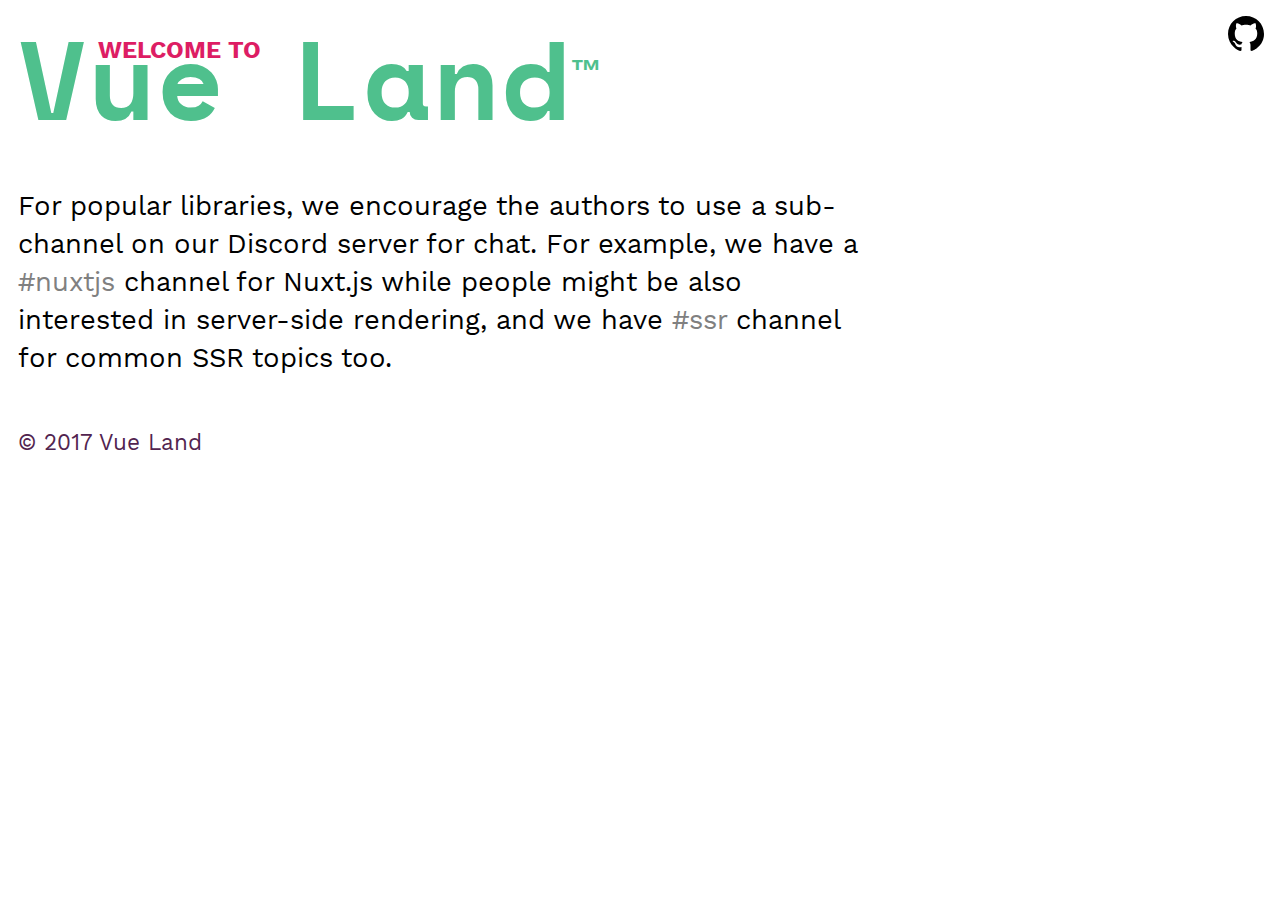
==== for-library/index.html @ 40f73e53 "Updates" ====
<!DOCTYPE html>
<html>
  <head>
    <meta charset="utf-8" />
    <meta http-equiv="X-UA-Compatible" content="IE=edge" />
    <meta name="viewport" content="width=device-width, initial-scale=1, maximum-scale=1, user-scalable=no, minimal-ui" />
    
      <title data-ream-head="true">For Library - Vue Land</title>
      
      
      
      
    <link rel="preload" href="/manifest.f2eec65e.js" as="script"><link rel="preload" href="/vendor.c2a70f1c.js" as="script"><link rel="preload" href="/client.d9b1a5fa.js" as="script"><link rel="preload" href="/client.4064ea88.css" as="style"><link rel="preload" href="/0.3139e51d.js" as="script"><link rel="prefetch" href="/1.bb173dd4.js" as="script">
    <link rel="stylesheet" href="/client.4064ea88.css"><style data-vue-ssr-id="df999516:0">.channel[data-v-2442badd]{color:gray}</style><style data-vue-ssr-id="baeb1bc8:0">.site-header[data-v-230981ec]{position:relative}.site-header .site-title[data-v-230981ec]{color:#4fc08d;font-size:7rem;margin:0;font-family:Space Mono}.site-header .site-title a[data-v-230981ec]{color:#4fc08d;text-decoration:none;transition:color .3s ease}.site-header .site-title .tm[data-v-230981ec]{font-family:helvetica;font-size:2rem}.site-header .site-title:hover .tm[data-v-230981ec]{color:#dd1d64}.site-header .site-ins[data-v-230981ec]{color:#dd1d64;font-size:1.5rem;position:absolute;top:2.1rem;left:5rem;text-transform:uppercase;font-weight:700}@media screen and (max-width:768px){.site-header[data-v-230981ec]{margin-top:20px}.site-header .site-title[data-v-230981ec]{line-height:1}.site-header .site-ins[data-v-230981ec]{position:static}}</style>
  </head>
  <body>
    <div id="app" data-server-rendered="true"><div class="app"><!----><div class="page container" data-v-2442badd><div class="site-header" data-v-230981ec data-v-2442badd><span class="site-ins" data-v-230981ec>Welcome to</span><h1 class="site-title" data-v-230981ec><a href="/" class="router-link-active" data-v-230981ec>Vue Land</a><sup class="tm" data-v-230981ec>™</sup></h1></div><div class="site-main" data-v-2442badd><div class="site-content" data-v-2442badd><p data-v-2442badd>
        For popular libraries, we encourage the authors to use a sub-channel on our Discord server for chat. For example, we have a <span class="channel" data-v-2442badd>#nuxtjs</span> channel for Nuxt.js while people might be also interested in server-side rendering, and we have <span class="channel" data-v-2442badd>#ssr</span> channel for common SSR topics too.
      </p></div></div><div class="site-footer" data-v-2442badd>
  © 2017 Vue Land
</div></div></div></div><script>window.__REAM__={"data":{}}</script>
    <script src="/manifest.f2eec65e.js"></script><script src="/0.3139e51d.js"></script><script src="/vendor.c2a70f1c.js"></script><script src="/client.d9b1a5fa.js"></script>
  </body>
</html>
---- client.4064ea88.css ----
#nprogress{pointer-events:none}#nprogress .bar{background:#29d;position:fixed;z-index:1031;top:0;left:0;width:100%;height:2px}#nprogress .peg{display:block;position:absolute;right:0;width:100px;height:100%;box-shadow:0 0 10px #29d,0 0 5px #29d;opacity:1;-webkit-transform:rotate(3deg) translateY(-4px);-ms-transform:rotate(3deg) translateY(-4px);transform:rotate(3deg) translateY(-4px)}#nprogress .spinner{display:block;position:fixed;z-index:1031;top:15px;right:15px}#nprogress .spinner-icon{width:18px;height:18px;box-sizing:border-box;border:2px solid transparent;border-top-color:#29d;border-left-color:#29d;border-radius:50%;-webkit-animation:nprogress-spinner .4s linear infinite;animation:nprogress-spinner .4s linear infinite}.nprogress-custom-parent{overflow:hidden;position:relative}.nprogress-custom-parent #nprogress .bar,.nprogress-custom-parent #nprogress .spinner{position:absolute}@-webkit-keyframes nprogress-spinner{0%{-webkit-transform:rotate(0deg)}to{-webkit-transform:rotate(1turn)}}@keyframes nprogress-spinner{0%{transform:rotate(0deg)}to{transform:rotate(1turn)}}@font-face{font-family:Space Mono;font-style:normal;font-weight:400;src:url(/static/space-mono-latin-400.6d7e2dae.eot);src:local("Space Mono Regular "),local("Space Mono-Regular"),url(/static/space-mono-latin-400.6d7e2dae.eot?#iefix) format("embedded-opentype"),url(/static/space-mono-latin-400.a8338881.woff2) format("woff2"),url(/static/space-mono-latin-400.86e13974.woff) format("woff"),url(/static/space-mono-latin-400.ba1f14a0.svg#space-mono) format("svg")}@font-face{font-family:Space Mono;font-style:italic;font-weight:400;src:url(/static/space-mono-latin-400italic.01e7d89c.eot);src:local("Space Mono Regular italic"),local("Space Mono-Regularitalic"),url(/static/space-mono-latin-400italic.01e7d89c.eot?#iefix) format("embedded-opentype"),url(/static/space-mono-latin-400italic.5f6e95f5.woff2) format("woff2"),url(/static/space-mono-latin-400italic.2eb7f75e.woff) format("woff"),url(/static/space-mono-latin-400italic.a12d1f6c.svg#space-mono) format("svg")}@font-face{font-family:Space Mono;font-style:normal;font-weight:700;src:url(/static/space-mono-latin-700.4db1afa6.eot);src:local("Space Mono Bold "),local("Space Mono-Bold"),url(/static/space-mono-latin-700.4db1afa6.eot?#iefix) format("embedded-opentype"),url(/static/space-mono-latin-700.eadcd2d5.woff2) format("woff2"),url(/static/space-mono-latin-700.c2a827b1.woff) format("woff"),url(/static/space-mono-latin-700.a8f0429c.svg#space-mono) format("svg")}@font-face{font-family:Space Mono;font-style:italic;font-weight:700;src:url(/static/space-mono-latin-700italic.94395954.eot);src:local("Space Mono Bold italic"),local("Space Mono-Bolditalic"),url(/static/space-mono-latin-700italic.94395954.eot?#iefix) format("embedded-opentype"),url(/static/space-mono-latin-700italic.ab829a7a.woff2) format("woff2"),url(/static/space-mono-latin-700italic.9bf4f626.woff) format("woff"),url(/static/space-mono-latin-700italic.c9861d43.svg#space-mono) format("svg")}@font-face{font-family:Work Sans;font-style:normal;font-weight:100;src:url(/static/work-sans-latin-100.a973b4ee.eot);src:local("Work Sans Thin "),local("Work Sans-Thin"),url(/static/work-sans-latin-100.a973b4ee.eot?#iefix) format("embedded-opentype"),url(/static/work-sans-latin-100.59f1453a.woff2) format("woff2"),url(/static/work-sans-latin-100.6b59a112.woff) format("woff"),url(/static/work-sans-latin-100.32d3abc4.svg#work-sans) format("svg")}@font-face{font-family:Work Sans;font-style:normal;font-weight:200;src:url(/static/work-sans-latin-200.d44753a3.eot);src:local("Work Sans Extra Light "),local("Work Sans-Extra Light"),url(/static/work-sans-latin-200.d44753a3.eot?#iefix) format("embedded-opentype"),url(/static/work-sans-latin-200.f0b2fa4d.woff2) format("woff2"),url(/static/work-sans-latin-200.dda60b2d.woff) format("woff"),url(/static/work-sans-latin-200.8e15fcf6.svg#work-sans) format("svg")}@font-face{font-family:Work Sans;font-style:normal;font-weight:300;src:url(/static/work-sans-latin-300.eb9cae41.eot);src:local("Work Sans Light "),local("Work Sans-Light"),url(/static/work-sans-latin-300.eb9cae41.eot?#iefix) format("embedded-opentype"),url(/static/work-sans-latin-300.f01f411d.woff2) format("woff2"),url(/static/work-sans-latin-300.06a3ef17.woff) format("woff"),url(/static/work-sans-latin-300.b1d5fa32.svg#work-sans) format("svg")}@font-face{font-family:Work Sans;font-style:normal;font-weight:400;src:url(/static/work-sans-latin-400.f31fd395.eot);src:local("Work Sans Regular "),local("Work Sans-Regular"),url(/static/work-sans-latin-400.f31fd395.eot?#iefix) format("embedded-opentype"),url(/static/work-sans-latin-400.9013d0d1.woff2) format("woff2"),url(/static/work-sans-latin-400.3d968cce.woff) format("woff"),url(/static/work-sans-latin-400.6838bc8d.svg#work-sans) format("svg")}@font-face{font-family:Work Sans;font-style:normal;font-weight:500;src:url(/static/work-sans-latin-500.997ad0b8.eot);src:local("Work Sans Medium "),local("Work Sans-Medium"),url(/static/work-sans-latin-500.997ad0b8.eot?#iefix) format("embedded-opentype"),url(/static/work-sans-latin-500.3c4e10fc.woff2) format("woff2"),url(/static/work-sans-latin-500.bb995ba1.woff) format("woff"),url(/static/work-sans-latin-500.1a993836.svg#work-sans) format("svg")}@font-face{font-family:Work Sans;font-style:normal;font-weight:600;src:url(/static/work-sans-latin-600.ee173ba4.eot);src:local("Work Sans SemiBold "),local("Work Sans-SemiBold"),url(/static/work-sans-latin-600.ee173ba4.eot?#iefix) format("embedded-opentype"),url(/static/work-sans-latin-600.7ebcf53c.woff2) format("woff2"),url(/static/work-sans-latin-600.2e5c91ae.woff) format("woff"),url(/static/work-sans-latin-600.df4b4c0c.svg#work-sans) format("svg")}@font-face{font-family:Work Sans;font-style:normal;font-weight:700;src:url(/static/work-sans-latin-700.f7aa7eb4.eot);src:local("Work Sans Bold "),local("Work Sans-Bold"),url(/static/work-sans-latin-700.f7aa7eb4.eot?#iefix) format("embedded-opentype"),url(/static/work-sans-latin-700.026b1839.woff2) format("woff2"),url(/static/work-sans-latin-700.1ba6049b.woff) format("woff"),url(/static/work-sans-latin-700.d5f0a562.svg#work-sans) format("svg")}@font-face{font-family:Work Sans;font-style:normal;font-weight:800;src:url(/static/work-sans-latin-800.b142b49c.eot);src:local("Work Sans ExtraBold "),local("Work Sans-ExtraBold"),url(/static/work-sans-latin-800.b142b49c.eot?#iefix) format("embedded-opentype"),url(/static/work-sans-latin-800.1aeaeb54.woff2) format("woff2"),url(/static/work-sans-latin-800.5bee6806.woff) format("woff"),url(/static/work-sans-latin-800.d61be243.svg#work-sans) format("svg")}@font-face{font-family:Work Sans;font-style:normal;font-weight:900;src:url(/static/work-sans-latin-900.7d17133a.eot);src:local("Work Sans Black "),local("Work Sans-Black"),url(/static/work-sans-latin-900.7d17133a.eot?#iefix) format("embedded-opentype"),url(/static/work-sans-latin-900.4563e6cf.woff2) format("woff2"),url(/static/work-sans-latin-900.6f507dcb.woff) format("woff"),url(/static/work-sans-latin-900.655a4b4b.svg#work-sans) format("svg")}body{margin:0;font:14px/1.4 Work Sans,sans-serif}.container{max-width:1080px;padding:0 1.125rem}.button{padding:10px 28px;cursor:pointer;background-color:transparent;font-weight:600;text-decoration:none;color:#fff;font-size:2rem;border-radius:33px;display:inline-block}.button-shadow{background-color:#dd1d64}.page{padding-bottom:50px}.site-content{font-size:1.7rem;max-width:80%;margin-bottom:50px}.site-content a{color:#dd1d64}.site-main{margin-top:30px}.site-footer{margin-top:50px;font-size:1.4rem;color:#52244f}@media screen and (max-width:768px){.site-content{max-width:100%}}#nprogress .bar{background-color:#dd1d64!important}#nprogress .peg{box-shadow:0 0 10px #dd1d64,0 0 5px #dd1d64!important}
/*# sourceMappingURL=client.4064ea88.css.map*/
---- client.4064ea88.css ----
#nprogress{pointer-events:none}#nprogress .bar{background:#29d;position:fixed;z-index:1031;top:0;left:0;width:100%;height:2px}#nprogress .peg{display:block;position:absolute;right:0;width:100px;height:100%;box-shadow:0 0 10px #29d,0 0 5px #29d;opacity:1;-webkit-transform:rotate(3deg) translateY(-4px);-ms-transform:rotate(3deg) translateY(-4px);transform:rotate(3deg) translateY(-4px)}#nprogress .spinner{display:block;position:fixed;z-index:1031;top:15px;right:15px}#nprogress .spinner-icon{width:18px;height:18px;box-sizing:border-box;border:2px solid transparent;border-top-color:#29d;border-left-color:#29d;border-radius:50%;-webkit-animation:nprogress-spinner .4s linear infinite;animation:nprogress-spinner .4s linear infinite}.nprogress-custom-parent{overflow:hidden;position:relative}.nprogress-custom-parent #nprogress .bar,.nprogress-custom-parent #nprogress .spinner{position:absolute}@-webkit-keyframes nprogress-spinner{0%{-webkit-transform:rotate(0deg)}to{-webkit-transform:rotate(1turn)}}@keyframes nprogress-spinner{0%{transform:rotate(0deg)}to{transform:rotate(1turn)}}@font-face{font-family:Space Mono;font-style:normal;font-weight:400;src:url(/static/space-mono-latin-400.6d7e2dae.eot);src:local("Space Mono Regular "),local("Space Mono-Regular"),url(/static/space-mono-latin-400.6d7e2dae.eot?#iefix) format("embedded-opentype"),url(/static/space-mono-latin-400.a8338881.woff2) format("woff2"),url(/static/space-mono-latin-400.86e13974.woff) format("woff"),url(/static/space-mono-latin-400.ba1f14a0.svg#space-mono) format("svg")}@font-face{font-family:Space Mono;font-style:italic;font-weight:400;src:url(/static/space-mono-latin-400italic.01e7d89c.eot);src:local("Space Mono Regular italic"),local("Space Mono-Regularitalic"),url(/static/space-mono-latin-400italic.01e7d89c.eot?#iefix) format("embedded-opentype"),url(/static/space-mono-latin-400italic.5f6e95f5.woff2) format("woff2"),url(/static/space-mono-latin-400italic.2eb7f75e.woff) format("woff"),url(/static/space-mono-latin-400italic.a12d1f6c.svg#space-mono) format("svg")}@font-face{font-family:Space Mono;font-style:normal;font-weight:700;src:url(/static/space-mono-latin-700.4db1afa6.eot);src:local("Space Mono Bold "),local("Space Mono-Bold"),url(/static/space-mono-latin-700.4db1afa6.eot?#iefix) format("embedded-opentype"),url(/static/space-mono-latin-700.eadcd2d5.woff2) format("woff2"),url(/static/space-mono-latin-700.c2a827b1.woff) format("woff"),url(/static/space-mono-latin-700.a8f0429c.svg#space-mono) format("svg")}@font-face{font-family:Space Mono;font-style:italic;font-weight:700;src:url(/static/space-mono-latin-700italic.94395954.eot);src:local("Space Mono Bold italic"),local("Space Mono-Bolditalic"),url(/static/space-mono-latin-700italic.94395954.eot?#iefix) format("embedded-opentype"),url(/static/space-mono-latin-700italic.ab829a7a.woff2) format("woff2"),url(/static/space-mono-latin-700italic.9bf4f626.woff) format("woff"),url(/static/space-mono-latin-700italic.c9861d43.svg#space-mono) format("svg")}@font-face{font-family:Work Sans;font-style:normal;font-weight:100;src:url(/static/work-sans-latin-100.a973b4ee.eot);src:local("Work Sans Thin "),local("Work Sans-Thin"),url(/static/work-sans-latin-100.a973b4ee.eot?#iefix) format("embedded-opentype"),url(/static/work-sans-latin-100.59f1453a.woff2) format("woff2"),url(/static/work-sans-latin-100.6b59a112.woff) format("woff"),url(/static/work-sans-latin-100.32d3abc4.svg#work-sans) format("svg")}@font-face{font-family:Work Sans;font-style:normal;font-weight:200;src:url(/static/work-sans-latin-200.d44753a3.eot);src:local("Work Sans Extra Light "),local("Work Sans-Extra Light"),url(/static/work-sans-latin-200.d44753a3.eot?#iefix) format("embedded-opentype"),url(/static/work-sans-latin-200.f0b2fa4d.woff2) format("woff2"),url(/static/work-sans-latin-200.dda60b2d.woff) format("woff"),url(/static/work-sans-latin-200.8e15fcf6.svg#work-sans) format("svg")}@font-face{font-family:Work Sans;font-style:normal;font-weight:300;src:url(/static/work-sans-latin-300.eb9cae41.eot);src:local("Work Sans Light "),local("Work Sans-Light"),url(/static/work-sans-latin-300.eb9cae41.eot?#iefix) format("embedded-opentype"),url(/static/work-sans-latin-300.f01f411d.woff2) format("woff2"),url(/static/work-sans-latin-300.06a3ef17.woff) format("woff"),url(/static/work-sans-latin-300.b1d5fa32.svg#work-sans) format("svg")}@font-face{font-family:Work Sans;font-style:normal;font-weight:400;src:url(/static/work-sans-latin-400.f31fd395.eot);src:local("Work Sans Regular "),local("Work Sans-Regular"),url(/static/work-sans-latin-400.f31fd395.eot?#iefix) format("embedded-opentype"),url(/static/work-sans-latin-400.9013d0d1.woff2) format("woff2"),url(/static/work-sans-latin-400.3d968cce.woff) format("woff"),url(/static/work-sans-latin-400.6838bc8d.svg#work-sans) format("svg")}@font-face{font-family:Work Sans;font-style:normal;font-weight:500;src:url(/static/work-sans-latin-500.997ad0b8.eot);src:local("Work Sans Medium "),local("Work Sans-Medium"),url(/static/work-sans-latin-500.997ad0b8.eot?#iefix) format("embedded-opentype"),url(/static/work-sans-latin-500.3c4e10fc.woff2) format("woff2"),url(/static/work-sans-latin-500.bb995ba1.woff) format("woff"),url(/static/work-sans-latin-500.1a993836.svg#work-sans) format("svg")}@font-face{font-family:Work Sans;font-style:normal;font-weight:600;src:url(/static/work-sans-latin-600.ee173ba4.eot);src:local("Work Sans SemiBold "),local("Work Sans-SemiBold"),url(/static/work-sans-latin-600.ee173ba4.eot?#iefix) format("embedded-opentype"),url(/static/work-sans-latin-600.7ebcf53c.woff2) format("woff2"),url(/static/work-sans-latin-600.2e5c91ae.woff) format("woff"),url(/static/work-sans-latin-600.df4b4c0c.svg#work-sans) format("svg")}@font-face{font-family:Work Sans;font-style:normal;font-weight:700;src:url(/static/work-sans-latin-700.f7aa7eb4.eot);src:local("Work Sans Bold "),local("Work Sans-Bold"),url(/static/work-sans-latin-700.f7aa7eb4.eot?#iefix) format("embedded-opentype"),url(/static/work-sans-latin-700.026b1839.woff2) format("woff2"),url(/static/work-sans-latin-700.1ba6049b.woff) format("woff"),url(/static/work-sans-latin-700.d5f0a562.svg#work-sans) format("svg")}@font-face{font-family:Work Sans;font-style:normal;font-weight:800;src:url(/static/work-sans-latin-800.b142b49c.eot);src:local("Work Sans ExtraBold "),local("Work Sans-ExtraBold"),url(/static/work-sans-latin-800.b142b49c.eot?#iefix) format("embedded-opentype"),url(/static/work-sans-latin-800.1aeaeb54.woff2) format("woff2"),url(/static/work-sans-latin-800.5bee6806.woff) format("woff"),url(/static/work-sans-latin-800.d61be243.svg#work-sans) format("svg")}@font-face{font-family:Work Sans;font-style:normal;font-weight:900;src:url(/static/work-sans-latin-900.7d17133a.eot);src:local("Work Sans Black "),local("Work Sans-Black"),url(/static/work-sans-latin-900.7d17133a.eot?#iefix) format("embedded-opentype"),url(/static/work-sans-latin-900.4563e6cf.woff2) format("woff2"),url(/static/work-sans-latin-900.6f507dcb.woff) format("woff"),url(/static/work-sans-latin-900.655a4b4b.svg#work-sans) format("svg")}body{margin:0;font:14px/1.4 Work Sans,sans-serif}.container{max-width:1080px;padding:0 1.125rem}.button{padding:10px 28px;cursor:pointer;background-color:transparent;font-weight:600;text-decoration:none;color:#fff;font-size:2rem;border-radius:33px;display:inline-block}.button-shadow{background-color:#dd1d64}.page{padding-bottom:50px}.site-content{font-size:1.7rem;max-width:80%;margin-bottom:50px}.site-content a{color:#dd1d64}.site-main{margin-top:30px}.site-footer{margin-top:50px;font-size:1.4rem;color:#52244f}@media screen and (max-width:768px){.site-content{max-width:100%}}#nprogress .bar{background-color:#dd1d64!important}#nprogress .peg{box-shadow:0 0 10px #dd1d64,0 0 5px #dd1d64!important}
/*# sourceMappingURL=client.4064ea88.css.map*/
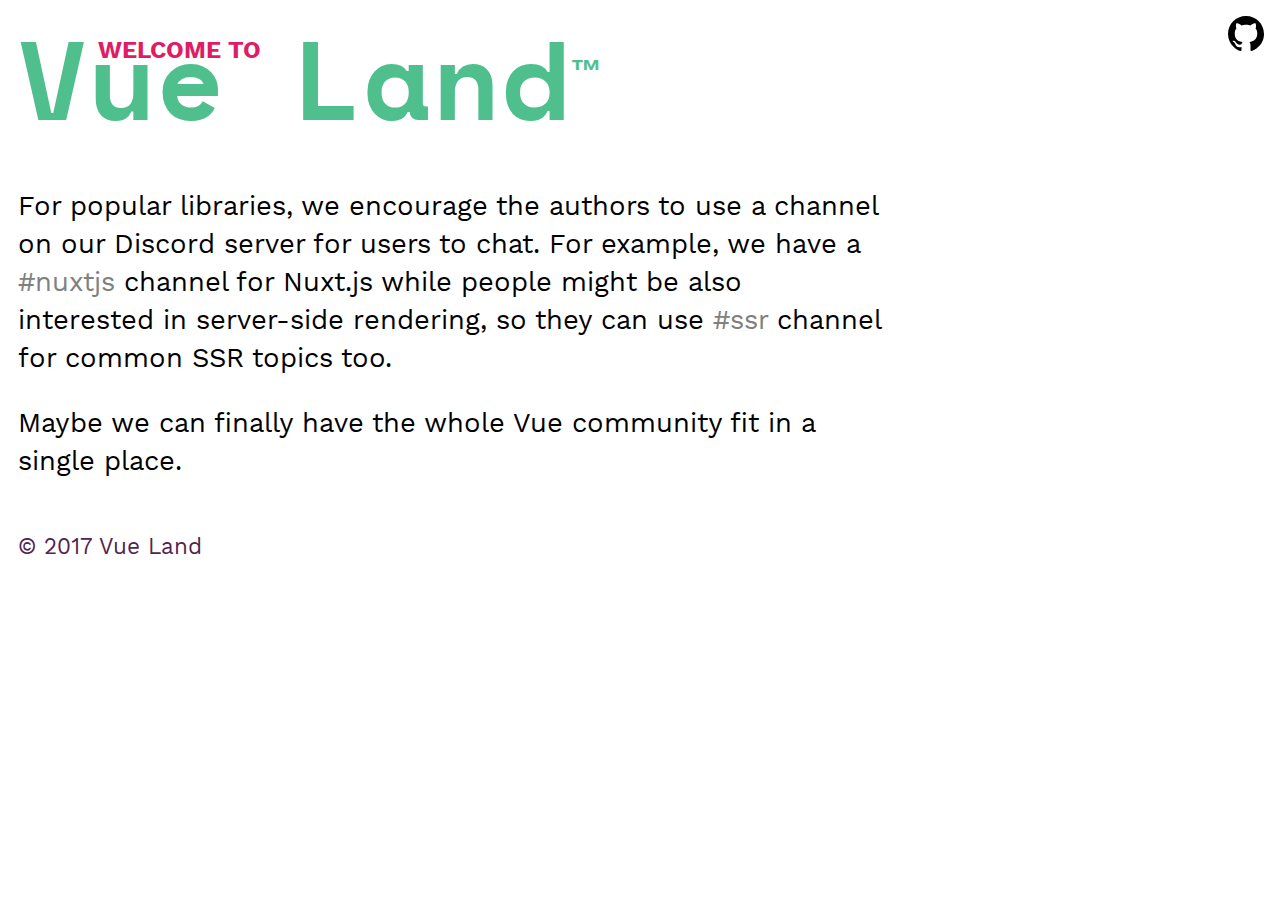
==== commit 4b9560e8: "Updates" ====
--- a/for-library/index.html
+++ b/for-library/index.html
@@ -10,15 +10,17 @@
       
       
       
-    <link rel="preload" href="/manifest.f2eec65e.js" as="script"><link rel="preload" href="/vendor.c2a70f1c.js" as="script"><link rel="preload" href="/client.d9b1a5fa.js" as="script"><link rel="preload" href="/client.4064ea88.css" as="style"><link rel="preload" href="/0.3139e51d.js" as="script"><link rel="prefetch" href="/1.bb173dd4.js" as="script">
+    <link rel="preload" href="/manifest.8516dc29.js" as="script"><link rel="preload" href="/vendor.c2a70f1c.js" as="script"><link rel="preload" href="/client.d9b1a5fa.js" as="script"><link rel="preload" href="/client.4064ea88.css" as="style"><link rel="preload" href="/0.c18a91fb.js" as="script"><link rel="prefetch" href="/1.f4933cd2.js" as="script">
     <link rel="stylesheet" href="/client.4064ea88.css"><style data-vue-ssr-id="df999516:0">.channel[data-v-2442badd]{color:gray}</style><style data-vue-ssr-id="baeb1bc8:0">.site-header[data-v-230981ec]{position:relative}.site-header .site-title[data-v-230981ec]{color:#4fc08d;font-size:7rem;margin:0;font-family:Space Mono}.site-header .site-title a[data-v-230981ec]{color:#4fc08d;text-decoration:none;transition:color .3s ease}.site-header .site-title .tm[data-v-230981ec]{font-family:helvetica;font-size:2rem}.site-header .site-title:hover .tm[data-v-230981ec]{color:#dd1d64}.site-header .site-ins[data-v-230981ec]{color:#dd1d64;font-size:1.5rem;position:absolute;top:2.1rem;left:5rem;text-transform:uppercase;font-weight:700}@media screen and (max-width:768px){.site-header[data-v-230981ec]{margin-top:20px}.site-header .site-title[data-v-230981ec]{line-height:1}.site-header .site-ins[data-v-230981ec]{position:static}}</style>
   </head>
   <body>
     <div id="app" data-server-rendered="true"><div class="app"><!----><div class="page container" data-v-2442badd><div class="site-header" data-v-230981ec data-v-2442badd><span class="site-ins" data-v-230981ec>Welcome to</span><h1 class="site-title" data-v-230981ec><a href="/" class="router-link-active" data-v-230981ec>Vue Land</a><sup class="tm" data-v-230981ec>™</sup></h1></div><div class="site-main" data-v-2442badd><div class="site-content" data-v-2442badd><p data-v-2442badd>
-        For popular libraries, we encourage the authors to use a sub-channel on our Discord server for chat. For example, we have a <span class="channel" data-v-2442badd>#nuxtjs</span> channel for Nuxt.js while people might be also interested in server-side rendering, and we have <span class="channel" data-v-2442badd>#ssr</span> channel for common SSR topics too.
+        For popular libraries, we encourage the authors to use a channel on our Discord server for users to chat. For example, we have a <span class="channel" data-v-2442badd>#nuxtjs</span> channel for Nuxt.js while people might be also interested in server-side rendering, so they can use <span class="channel" data-v-2442badd>#ssr</span> channel for common SSR topics too.
+      </p><p data-v-2442badd>
+        Maybe we can finally have the whole Vue community fit in a single place.
       </p></div></div><div class="site-footer" data-v-2442badd>
   © 2017 Vue Land
 </div></div></div></div><script>window.__REAM__={"data":{}}</script>
-    <script src="/manifest.f2eec65e.js"></script><script src="/0.3139e51d.js"></script><script src="/vendor.c2a70f1c.js"></script><script src="/client.d9b1a5fa.js"></script>
+    <script src="/manifest.8516dc29.js"></script><script src="/0.c18a91fb.js"></script><script src="/vendor.c2a70f1c.js"></script><script src="/client.d9b1a5fa.js"></script>
   </body>
 </html>
